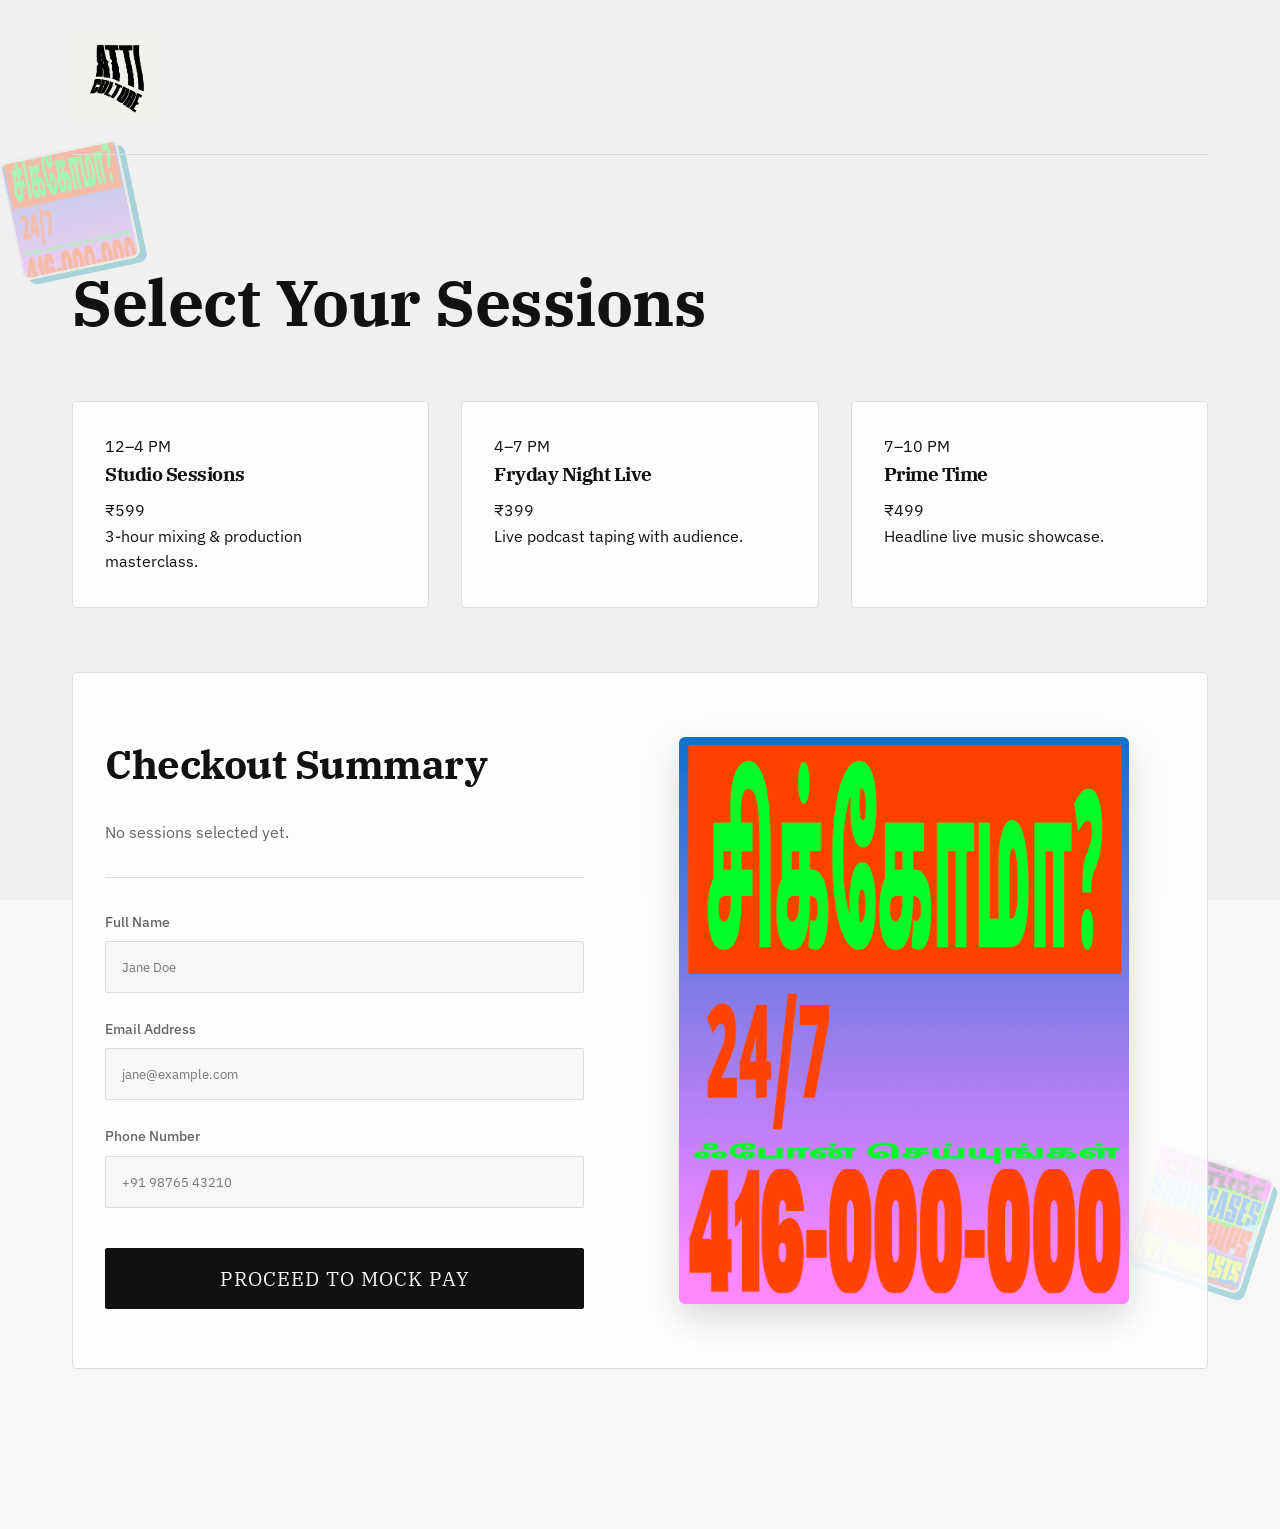
==== tickets.html @ b4819c25 "Initial commit: Complete Multti Culture site" ====
<!DOCTYPE html>
<html lang="en">
<head>
  <meta charset="UTF-8">
  <meta name="viewport" content="width=device-width, initial-scale=1.0">
  <title>Tickets — Multti Culture</title>
  <link rel="stylesheet" href="styles.css">
</head>
<body>
  
  <div class="container">
    <!-- Decorative Stickers -->
    <img src="explore.png" class="sticker" style="top: 150px; left: -30px; transform: rotate(-12deg);">
    <img src="multiposter.png" class="sticker" style="bottom: 250px; right: -20px; transform: rotate(18deg);">
    
    <header>
      <a href="index.html" class="logo"><img src="atti.jpg" alt="Atti Culture Logo" class="header-logo-img"></a>
    </header>

    <section>
      <h1 style="font-size: 4rem; margin-bottom: 3rem;">Select Your Sessions</h1>
      
      <div class="grid">
        <div class="card ticket-option" onclick="toggleSelection(this, 'Studio Sessions', 599)">
          <div class="time">12–4 PM</div>
          <h3>Studio Sessions</h3>
          <div class="price">₹599</div>
          <p style="margin-bottom: 0;">3-hour mixing & production masterclass.</p>
        </div>

        <div class="card ticket-option" onclick="toggleSelection(this, 'Fryday Night Live', 399)">
          <div class="time">4–7 PM</div>
          <h3>Fryday Night Live</h3>
          <div class="price">₹399</div>
          <p style="margin-bottom: 0;">Live podcast taping with audience.</p>
        </div>

        <div class="card ticket-option" onclick="toggleSelection(this, 'Prime Time', 499)">
          <div class="time">7–10 PM</div>
          <h3>Prime Time</h3>
          <div class="price">₹499</div>
          <p style="margin-bottom: 0;">Headline live music showcase.</p>
        </div>
      </div>

      <div class="content-block with-poster" style="margin: 4rem 0;">
        <div class="content-text" style="max-width: 600px; width: 100%;">
          <h2 style="font-size: 2.5rem; margin-bottom: 1.5rem;">Checkout Summary</h2>
          <div id="summary" style="margin-bottom: 2rem; padding-bottom: 2rem; border-bottom: 1px solid var(--border-color); color: var(--text-muted);">
            No sessions selected yet.
          </div>
          
          <form id="payment-form" onsubmit="processMockPayment(event)">
            <div class="form-group">
              <label>Full Name</label>
              <input type="text" required placeholder="Jane Doe">
            </div>
            <div class="form-group">
              <label>Email Address</label>
              <input type="email" required placeholder="jane@example.com">
            </div>
            <div class="form-group">
              <label>Phone Number</label>
              <input type="tel" required placeholder="+91 98765 43210">
            </div>
            
            <button type="submit" class="btn" style="width: 100%; margin-top: 1rem;">Proceed to Mock Pay</button>
          </form>
        </div>

        <div class="content-image" style="flex: 1; display: flex; justify-content: center; align-items: center; padding: 2rem;">
          <img src="explore.png" alt="Explore Culture" style="width: 100%; max-width: 450px; border-radius: 6px; box-shadow: 0 15px 35px rgba(0,0,0,0.15); filter: contrast(1.1); transition: transform 0.4s cubic-bezier(0.175, 0.885, 0.32, 1.275);" onmouseover="this.style.transform='scale(1.05) rotate(2deg)'" onmouseout="this.style.transform='scale(1) rotate(0deg)'">
        </div>
      </div>
    </section>
  </div>

  <script>
    let total = 0;
    let selectedSessions = [];

    function toggleSelection(element, name, price) {
      const index = selectedSessions.findIndex(s => s.name === name);
      
      if(index > -1) {
        selectedSessions.splice(index, 1);
        total -= price;
        element.classList.remove('selected');
      } else {
        selectedSessions.push({name, price});
        total += price;
        element.classList.add('selected');
      }
      
      updateSummary();
    }

    function updateSummary() {
      const summaryEl = document.getElementById('summary');
      if(selectedSessions.length === 0) {
        summaryEl.innerHTML = 'No sessions selected yet.';
        return;
      }
      
      let html = '<ul style="list-style: none; padding: 0;">';
      selectedSessions.forEach(s => {
        html += `<li style="display: flex; justify-content: space-between; margin-bottom: 0.5rem; font-size: 1.1rem; color: var(--text-main);"><span>${s.name}</span> <span>₹${s.price}</span></li>`;
      });
      html += `</ul><div style="margin-top: 1.5rem; font-family: var(--font-header); font-size: 2rem; display: flex; justify-content: space-between; color: var(--text-main);"><span>Total</span> <span>₹${total}</span></div>`;
      
      summaryEl.innerHTML = html;
    }

    function processMockPayment(e) {
      e.preventDefault();
      if(selectedSessions.length === 0) {
        alert("Please select at least one session to proceed.");
        return;
      }
      alert("Mock Payment Successful! This confirms the functionality without actual Razorpay integration. Thank you for your 'purchase'!");
    }
  </script>
</body>
</html>
---- styles.css ----
@import url('https://fonts.googleapis.com/css2?family=IBM+Plex+Sans:wght@400;500;600;700;800&family=IBM+Plex+Serif:wght@400;500;600;700&display=swap');

:root {
  --bg-color: #f7f7f7;
  --bg-card: rgba(255, 255, 255, 0.85);
  --text-main: #111111;
  --text-muted: #666666;
  --border-color: #dddddd;
  --border-hover: #aaaaaa;
  
  --accent-primary: #e63e00;
  --accent-secondary: #008fa3;
  /* Use the uploaded background image (placed at project root as `bg.png`) */
  --bg-texture: 'bg.png';
  
  --font-header: 'IBM Plex Serif', serif;
  --font-body: 'IBM Plex Sans', sans-serif;
}

* {
  margin: 0;
  padding: 0;
  box-sizing: border-box;
}

body {
  background-color: var(--bg-color);
  color: var(--text-main);
  font-family: var(--font-body);
  font-weight: 400;
  line-height: 1.6;
  -webkit-font-smoothing: antialiased;
    /* textured site-wide background with a light color blend for readability
      Uses the `bg.png` file you added at the project root */
    background-image: linear-gradient(rgba(247,247,247,0.85), rgba(247,247,247,0.85)), url('bg.png');
    background-size: cover;
    background-position: center center;
    background-attachment: fixed;
    background-repeat: no-repeat;
    /* multiply blending so dark details of texture show subtly behind content */
    background-blend-mode: multiply;
}

a {
  color: inherit;
  text-decoration: none;
  transition: color 0.2s ease;
}

a:hover {
  color: var(--text-muted);
}

@keyframes text-glitch {
  0%, 100% { text-shadow: none; }
  33% { text-shadow: 2px 2px 0px rgba(230, 62, 0, 0.3); }
  66% { text-shadow: -2px -2px 0px rgba(0, 143, 163, 0.3); }
}

h1, h2, h3, h4, h5, h6 {
  font-family: var(--font-header);
  font-weight: 700;
  letter-spacing: -0.5px;
  text-transform: none;
  margin-bottom: 0.5rem;
  animation: text-glitch 4s infinite ease-in-out;
}

/* Layout Utilities */
.container {
  max-width: 1200px;
  margin: 0 auto;
  padding: 0 2rem;
  position: relative;
}

section {
  padding: 6rem 0;
}

/* Crisp Card Style */
.card {
  background: var(--bg-card);
  border: 1px solid var(--border-color);
  border-radius: 4px;
  padding: 2rem;
  transition: all 0.3s cubic-bezier(0.175, 0.885, 0.32, 1.275);
}

.card:hover {
  border-color: var(--accent-primary);
  transform: translateY(-6px) rotate(1.5deg);
  box-shadow: -4px 4px 0px var(--accent-secondary), 4px -4px 0px rgba(230, 62, 0, 0.5);
}

/* Buttons */
@keyframes funky-wobble {
  0%, 100% { transform: rotate(0deg) scale(1); }
  25% { transform: rotate(-2deg) scale(1.02); }
  75% { transform: rotate(2deg) scale(1.02); }
}

.btn {
  display: inline-block;
  padding: 1rem 2rem;
  font-family: var(--font-header);
  font-size: 1.25rem;
  color: var(--bg-color);
  background: var(--text-main);
  border: 1px solid var(--text-main);
  border-radius: 2px;
  cursor: pointer;
  text-transform: uppercase;
  letter-spacing: 1px;
  transition: all 0.3s cubic-bezier(0.175, 0.885, 0.32, 1.275);
  animation: funky-wobble 4s infinite ease-in-out;
}

.btn:hover {
  background: transparent;
  color: var(--text-main);
}

.btn-outline {
  background: transparent;
  color: var(--text-main);
}

.btn-outline:hover {
  background: var(--text-main);
  color: var(--bg-color);
}

/* Header / Nav */
header {
  padding: 2rem 0;
  display: flex;
  justify-content: space-between;
  align-items: center;
  border-bottom: 1px solid var(--border-color);
}

.logo {
  display: inline-block;
  transition: transform 0.3s cubic-bezier(0.175, 0.885, 0.32, 1.275);
}

.logo:hover {
  transform: scale(1.05) rotate(-2deg);
}

.header-logo-img {
  height: 90px;
  width: auto;
  display: block;
  mix-blend-mode: multiply;
  filter: contrast(1.1) sepia(0.2) hue-rotate(-5deg);
  border-radius: 4px;
}

/* Hero Section */
.hero {
  min-height: 70vh;
  display: flex;
  flex-direction: column;
  justify-content: center;
  align-items: center;
  text-align: center;
}

.hero .label {
  color: var(--accent-secondary);
  font-family: var(--font-body);
  font-weight: 600;
  font-size: 0.85rem;
  text-transform: uppercase;
  letter-spacing: 2px;
  margin-bottom: 1rem;
}

@keyframes float {
  0% { transform: translateY(0px); }
  50% { transform: translateY(-12px); }
  100% { transform: translateY(0px); }
}

.hero-logo {
  max-width: 100%;
  width: 600px;
  height: auto;
  margin-bottom: 1.5rem;
  animation: float 4s ease-in-out infinite;
  filter: drop-shadow(0 10px 15px rgba(0, 0, 0, 0.1));
}

.hero p {
  font-size: 1.25rem;
  color: var(--text-muted);
  max-width: 600px;
  margin-bottom: 2.5rem;
}

/* Grid Layouts */
.grid {
  display: grid;
  grid-template-columns: repeat(auto-fit, minmax(320px, 1fr));
  gap: 2rem;
}

/* Session Cards */
.session-card {
  display: flex;
  flex-direction: column;
  height: 100%;
}

.session-card .time {
  font-size: 0.85rem;
  font-weight: 600;
  color: var(--accent-secondary);
  margin-bottom: 1rem;
  text-transform: uppercase;
  letter-spacing: 1px;
}

.session-card h3 {
  font-size: 2.5rem;
  line-height: 1;
}

.session-card .price {
  font-size: 1.2rem;
  font-weight: 500;
  margin-bottom: 1.5rem;
  color: var(--text-muted);
}

.session-card p {
  color: var(--text-muted);
  margin-bottom: 2rem;
  flex-grow: 1;
}

.link-text {
  color: var(--text-main);
  font-weight: 600;
  font-size: 0.95rem;
  text-transform: uppercase;
  letter-spacing: 1px;
  display: flex;
  align-items: center;
  gap: 0.5rem;
}

.link-text::after {
  content: '→';
  transition: transform 0.2s ease;
}

.session-card:hover .link-text::after {
  transform: translateX(4px);
}

/* Forms */
.form-group {
  margin-bottom: 1.5rem;
}

.form-group label {
  display: block;
  margin-bottom: 0.5rem;
  font-size: 0.9rem;
  font-weight: 500;
  color: var(--text-muted);
}

.form-group input {
  width: 100%;
  padding: 1rem;
  background: var(--bg-color);
  border: 1px solid var(--border-color);
  border-radius: 2px;
  color: var(--text-main);
  font-family: var(--font-body);
}

.form-group input:focus {
  outline: none;
  border-color: var(--text-main);
}

.ticket-option {
  cursor: pointer;
}

.ticket-option.selected {
  border-color: var(--accent-primary);
  background: rgba(255, 69, 0, 0.05);
}

/* General Layout Blocks */
.content-block {
  background: var(--bg-card);
  border: 1px solid var(--border-color);
  padding: 2rem;
  border-radius: 4px;
}

.content-block.with-poster {
  display: flex;
  flex-direction: column;
  gap: 2rem;
}

@media (min-width: 768px) {
  .content-block.with-poster {
    flex-direction: row;
    align-items: center;
    gap: 3rem;
  }
}

.content-text {
  flex: 1;
}

.content-image {
  flex-shrink: 0;
  display: flex;
  justify-content: center;
  align-items: center;
}

.poster-img {
  width: 100%;
  max-width: 380px;
  border-radius: 4px;
  box-shadow: 0 10px 30px rgba(0,0,0,0.15);
  transform: rotate(1.5deg);
  transition: transform 0.3s ease, box-shadow 0.3s ease;
}

.poster-img:hover {
  transform: rotate(0deg) scale(1.02);
  box-shadow: 0 15px 40px rgba(0,0,0,0.2);
}

.poster2-img {
  width: 100%;
  max-width: 600px;
  border-radius: 6px;
  box-shadow: 0 15px 35px rgba(0,0,0,0.15);
  transform: rotate(-2deg);
  transition: transform 0.4s cubic-bezier(0.175, 0.885, 0.32, 1.275), box-shadow 0.4s ease;
  z-index: 10;
}

.poster2-img:hover {
  transform: rotate(1deg) scale(1.04);
  box-shadow: 0 25px 50px rgba(0,0,0,0.25);
}

/* Footer */
footer {
  padding: 4rem 0;
  border-top: 1px solid var(--border-color);
  color: var(--text-muted);
  font-size: 0.9rem;
  text-align: center;
}

footer h2 {
  font-size: 2rem;
  color: var(--text-main);
  margin: 1.5rem 0;
}

/* Decorative Stickers */
.sticker {
  position: absolute;
  width: 120px;
  height: 120px;
  object-fit: cover;
  border: 2px solid var(--border-color);
  box-shadow: 6px 6px 0 var(--accent-secondary);
  border-radius: 8px;
  z-index: -1;
  opacity: 0.3;
  transition: all 0.3s cubic-bezier(0.175, 0.885, 0.32, 1.275);
  pointer-events: auto;
}

.sticker:hover {
  transform: scale(1.15) rotate(0deg) !important;
  opacity: 1;
  box-shadow: 10px 10px 0 var(--accent-primary);
  z-index: 50;
  border-color: var(--accent-primary);
}
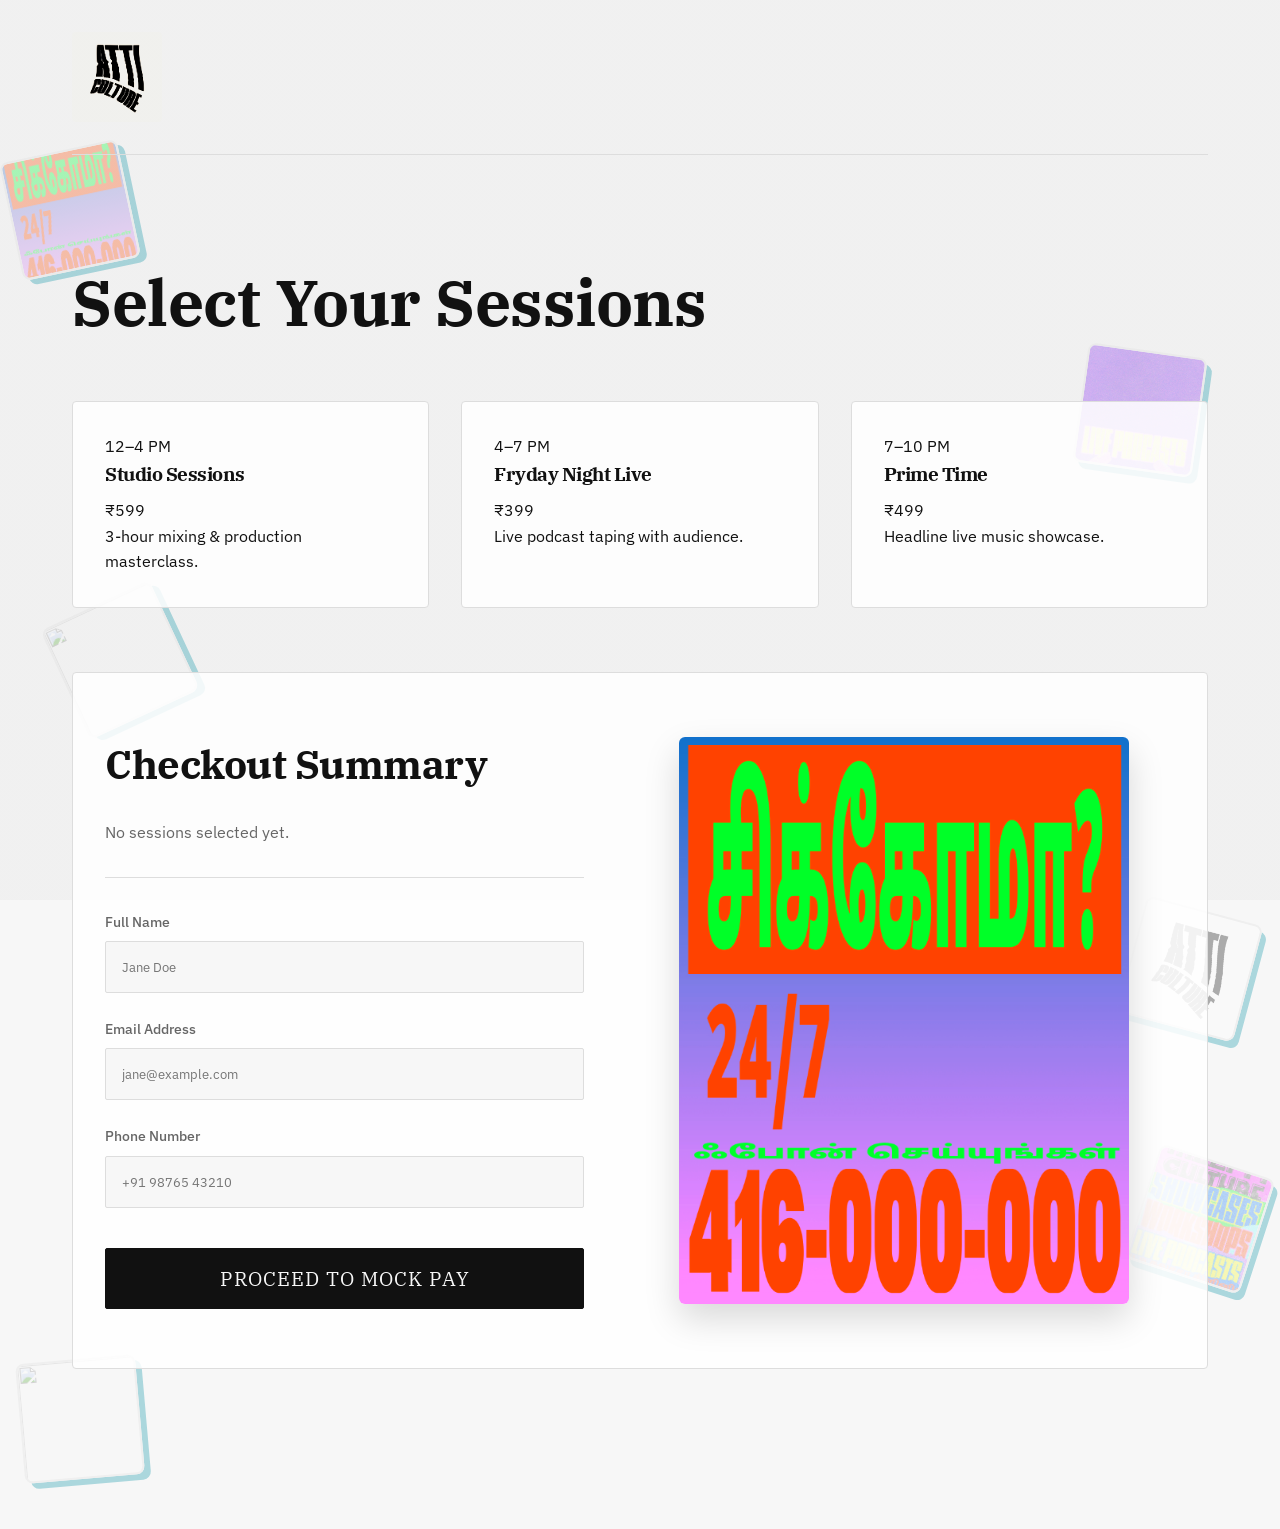
==== commit e53c765b: "Increase frequency of decorative stickers across all pages" ====
--- a/tickets.html
+++ b/tickets.html
@@ -11,7 +11,11 @@
   <div class="container">
     <!-- Decorative Stickers -->
     <img src="explore.png" class="sticker" style="top: 150px; left: -30px; transform: rotate(-12deg);">
+    <img src="podcast.png" class="sticker" style="top: 350px; right: 40px; transform: rotate(8deg);">
+    <img src="kelithee.png" class="sticker" style="top: 600px; left: 20px; transform: rotate(-25deg);">
+    <img src="atti.jpg" class="sticker" style="bottom: 500px; right: -10px; transform: rotate(15deg);">
     <img src="multiposter.png" class="sticker" style="bottom: 250px; right: -20px; transform: rotate(18deg);">
+    <img src="workshops.png" class="sticker" style="bottom: 50px; left: -20px; transform: rotate(-5deg);">
     
     <header>
       <a href="index.html" class="logo"><img src="atti.jpg" alt="Atti Culture Logo" class="header-logo-img"></a>
--- a/styles.css
+++ b/styles.css
@@ -397,3 +397,71 @@
   z-index: 50;
   border-color: var(--accent-primary);
 }
+
+/* Mobile Responsiveness */
+@media (max-width: 768px) {
+  body, .container {
+    overflow-x: hidden;
+  }
+  
+  .container {
+    padding: 0 1rem;
+  }
+  
+  section {
+    padding: 3rem 0;
+  }
+  
+  .header-logo-img {
+    height: 60px;
+  }
+  
+  .hero-logo {
+    width: 90%;
+  }
+  
+  /* Override inline heading sizes for mobile */
+  h2[style] {
+    font-size: 2.2rem !important;
+  }
+  h3[style] {
+    font-size: 1.8rem !important;
+  }
+  
+  /* Fix hardcoded inline flex layouts (Host blocks) */
+  div[style*="display: flex"][style*="gap: 2rem"] {
+    flex-direction: column !important;
+    text-align: center !important;
+    gap: 1.5rem !important;
+  }
+  
+  /* Fix DR OFRO Banner */
+  div[style*="padding: 4rem 3rem"] {
+    padding: 2rem 1.5rem !important;
+    background-position: center !important;
+  }
+  div[style*="font-size: 5rem"] {
+    font-size: 2.8rem !important;
+    bottom: -20px !important;
+    right: 10px !important;
+  }
+  
+  /* Scale down stickers */
+  .sticker {
+    width: 60px !important;
+    height: 60px !important;
+    box-shadow: 3px 3px 0 var(--accent-secondary) !important;
+  }
+  
+  .sticker:hover {
+    box-shadow: 5px 5px 0 var(--accent-primary) !important;
+  }
+  
+  /* Adjust grids for smaller phones */
+  .grid {
+    grid-template-columns: 1fr;
+  }
+  div[style*="grid-template-columns: 1fr 1fr"] {
+    grid-template-columns: 1fr !important;
+  }
+}
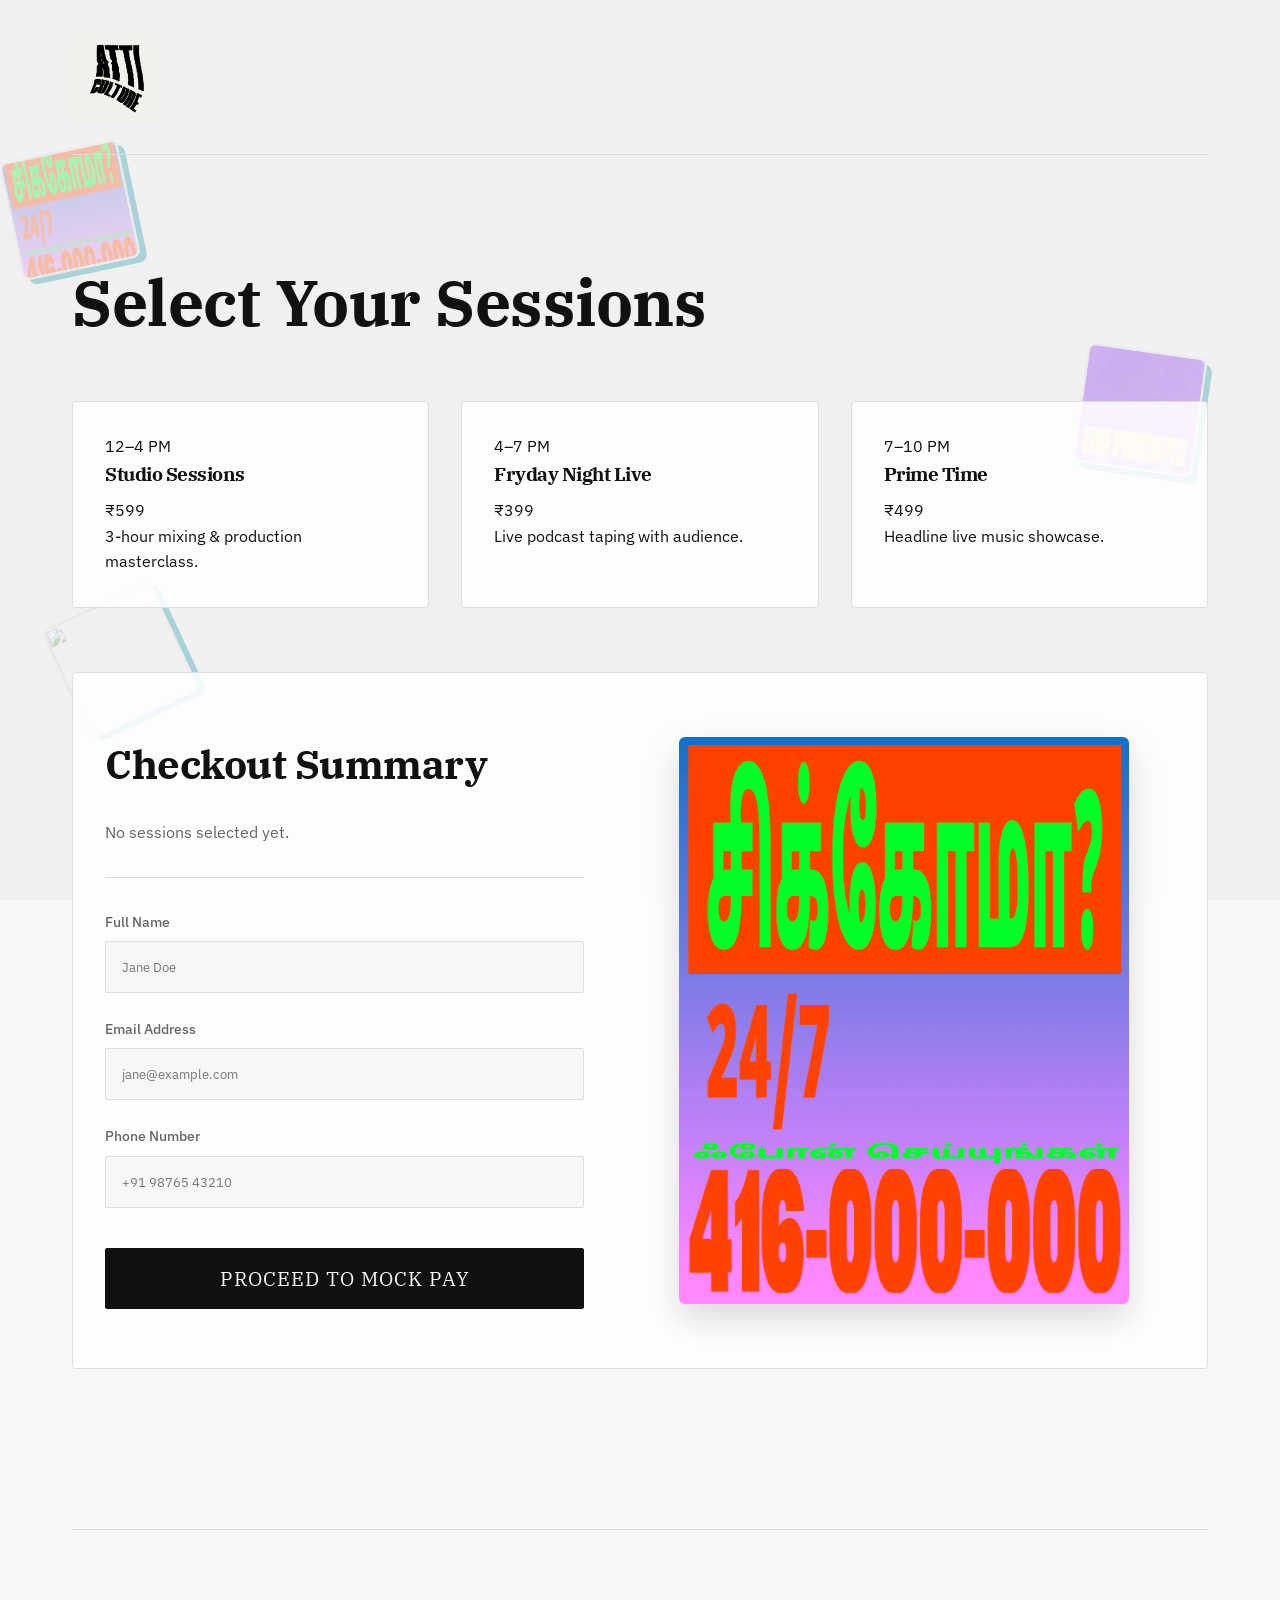
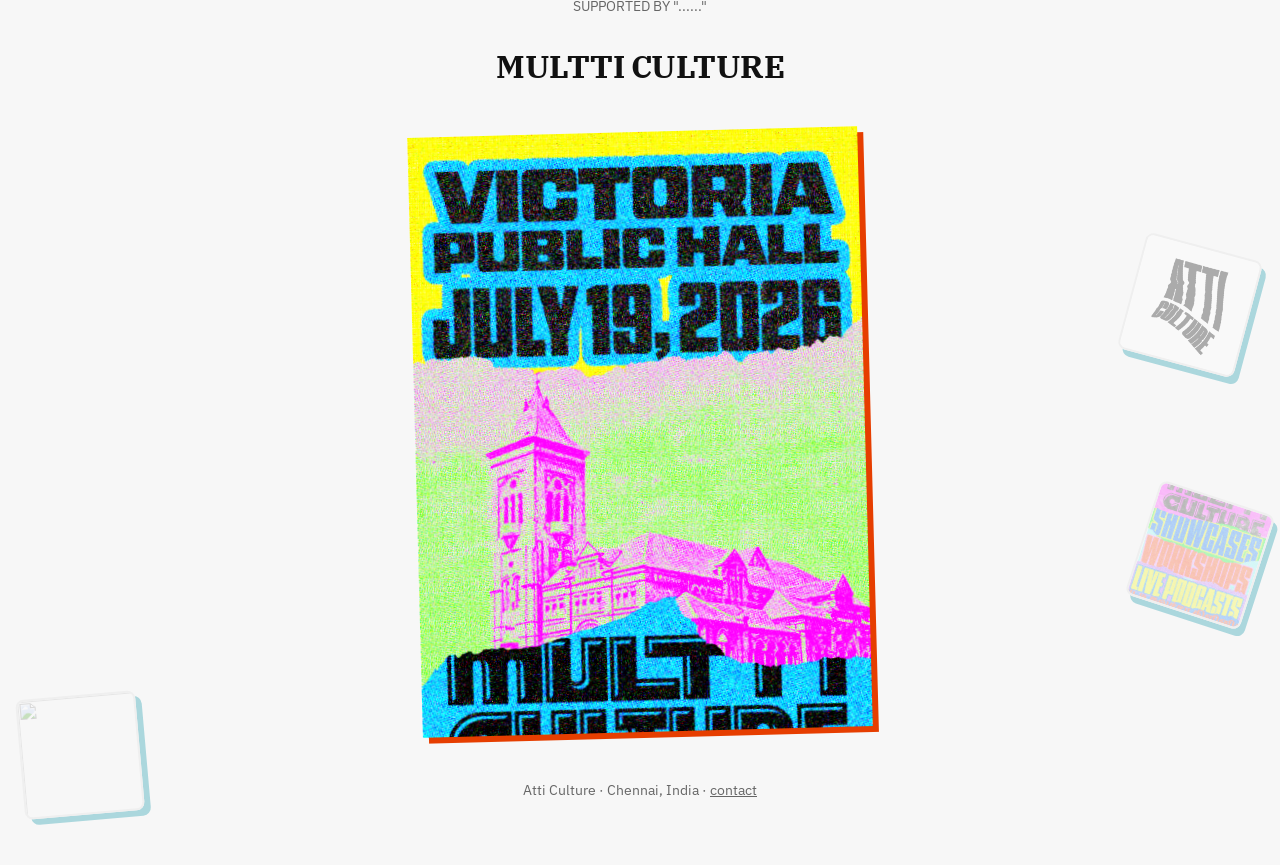
==== commit 5d03433d: "Standardize footer with clickable venue.png poster across all pages" ====
--- a/tickets.html
+++ b/tickets.html
@@ -18,7 +18,7 @@
     <img src="workshops.png" class="sticker" style="bottom: 50px; left: -20px; transform: rotate(-5deg);">
     
     <header>
-      <a href="index.html" class="logo"><img src="atti.jpg" alt="Atti Culture Logo" class="header-logo-img"></a>
+      <a href="https://www.youtube.com/@AttiCulture" target="_blank" rel="noopener noreferrer" class="logo"><img src="atti.jpg" alt="Atti Culture Logo" class="header-logo-img"></a>
     </header>
 
     <section>
@@ -77,6 +77,15 @@
         </div>
       </div>
     </section>
+
+    <footer>
+      <p>SUPPORTED BY "......"</p>
+      <h2>MULTTI CULTURE</h2>
+      <a href="https://maps.app.goo.gl/ZxgMR3MNEGGQnphd8?g_st=aw" target="_blank" rel="noopener noreferrer" style="display: block; margin: 2.5rem auto;">
+        <img src="venue.png" alt="Victoria Public Hall, Chennai · Sunday, 19 July 2026" style="max-width: 450px; width: 90%; filter: contrast(1.15) drop-shadow(6px 6px 0 var(--accent-primary)); transform: rotate(-1.5deg); transition: transform 0.3s ease, filter 0.3s ease;" onmouseover="this.style.transform='scale(1.05) rotate(0deg)'; this.style.filter='contrast(1.2) drop-shadow(8px 8px 0 var(--accent-secondary))'" onmouseout="this.style.transform='scale(1) rotate(-1.5deg)'; this.style.filter='contrast(1.15) drop-shadow(6px 6px 0 var(--accent-primary))'">
+      </a>
+      <p>Atti Culture · Chennai, India · <a href="mailto:rohith.abraham@gmail.com" style="text-decoration: underline;">contact</a></p>
+    </footer>
   </div>
 
   <script>
--- a/styles.css
+++ b/styles.css
@@ -376,6 +376,22 @@
 }
 
 /* Decorative Stickers */
+@keyframes float-1 {
+  0% { margin-top: 0px; margin-left: 0px; }
+  50% { margin-top: -50px; margin-left: 40px; }
+  100% { margin-top: 30px; margin-left: -20px; }
+}
+@keyframes float-2 {
+  0% { margin-top: 0px; margin-left: 0px; }
+  50% { margin-top: 40px; margin-left: -50px; }
+  100% { margin-top: -30px; margin-left: 30px; }
+}
+@keyframes float-3 {
+  0% { margin-top: 0px; margin-left: 0px; }
+  50% { margin-top: 60px; margin-left: 60px; }
+  100% { margin-top: -40px; margin-left: -20px; }
+}
+
 .sticker {
   position: absolute;
   width: 120px;
@@ -388,6 +404,17 @@
   opacity: 0.3;
   transition: all 0.3s cubic-bezier(0.175, 0.885, 0.32, 1.275);
   pointer-events: auto;
+  animation: float-1 20s infinite ease-in-out alternate;
+}
+
+.sticker:nth-child(even) {
+  animation-name: float-2;
+  animation-duration: 25s;
+}
+
+.sticker:nth-child(3n) {
+  animation-name: float-3;
+  animation-duration: 18s;
 }
 
 .sticker:hover {
@@ -396,6 +423,38 @@
   box-shadow: 10px 10px 0 var(--accent-primary);
   z-index: 50;
   border-color: var(--accent-primary);
+  animation-play-state: paused;
+}
+
+/* Teaser Video Wrapper */
+.video-wrapper {
+  max-width: 900px;
+  width: fit-content;
+  margin: 0 auto;
+  border-radius: 8px;
+  border: 2px solid var(--border-color);
+  box-shadow: 0 0 50px rgba(230, 62, 0, 0.3), 0 20px 40px rgba(0, 143, 163, 0.3), 10px 10px 0 var(--accent-secondary);
+  overflow: hidden;
+  transform: rotate(-1.5deg) scale(0.98);
+  transition: transform 0.5s cubic-bezier(0.175, 0.885, 0.32, 1.275), box-shadow 0.5s ease;
+  position: relative;
+  z-index: 10;
+}
+
+.video-wrapper:hover {
+  transform: rotate(0deg) scale(1.02);
+  box-shadow: 0 0 70px rgba(230, 62, 0, 0.5), 0 30px 50px rgba(0, 143, 163, 0.5), 15px 15px 0 var(--accent-primary);
+  border-color: var(--accent-primary);
+}
+
+.teaser-video {
+  max-width: 100%;
+  max-height: 60vh;
+  width: auto;
+  height: auto;
+  display: block;
+  filter: contrast(1.05) saturate(1.1);
+  background: #000;
 }
 
 /* Mobile Responsiveness */
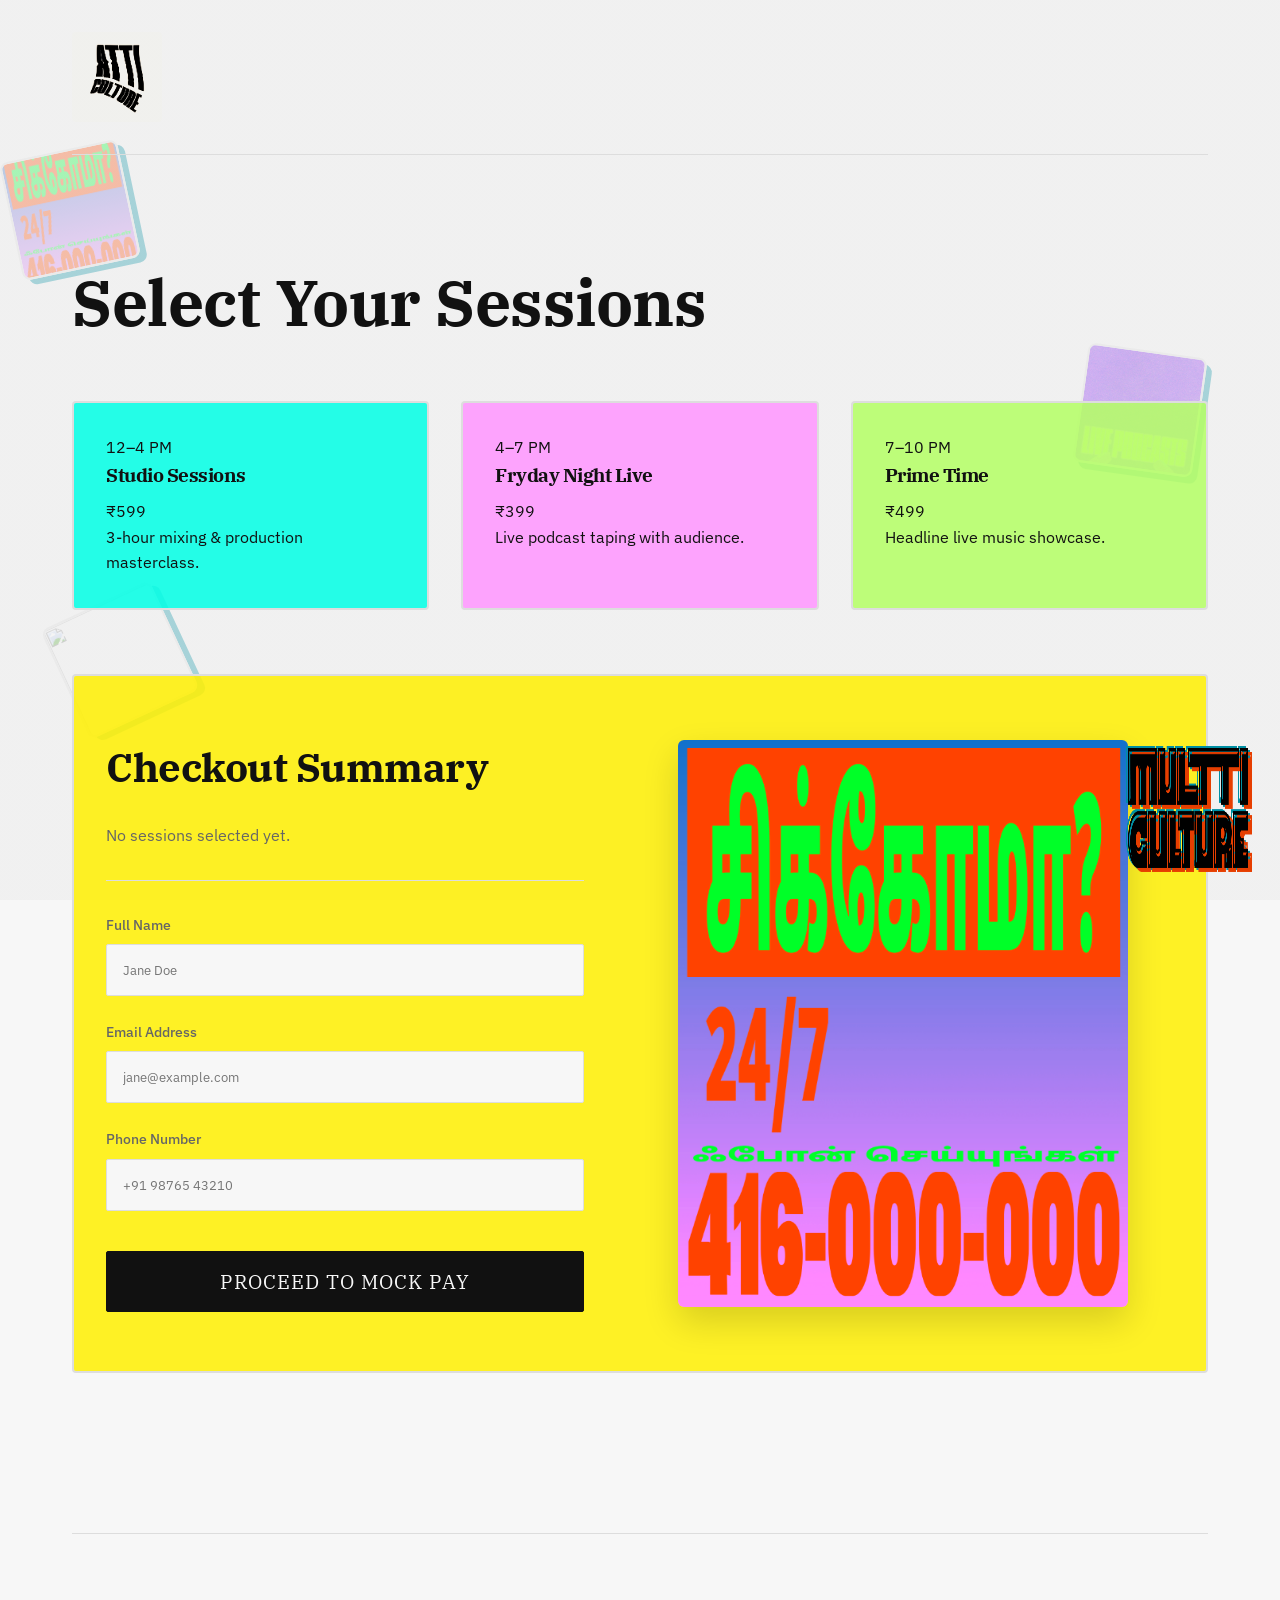
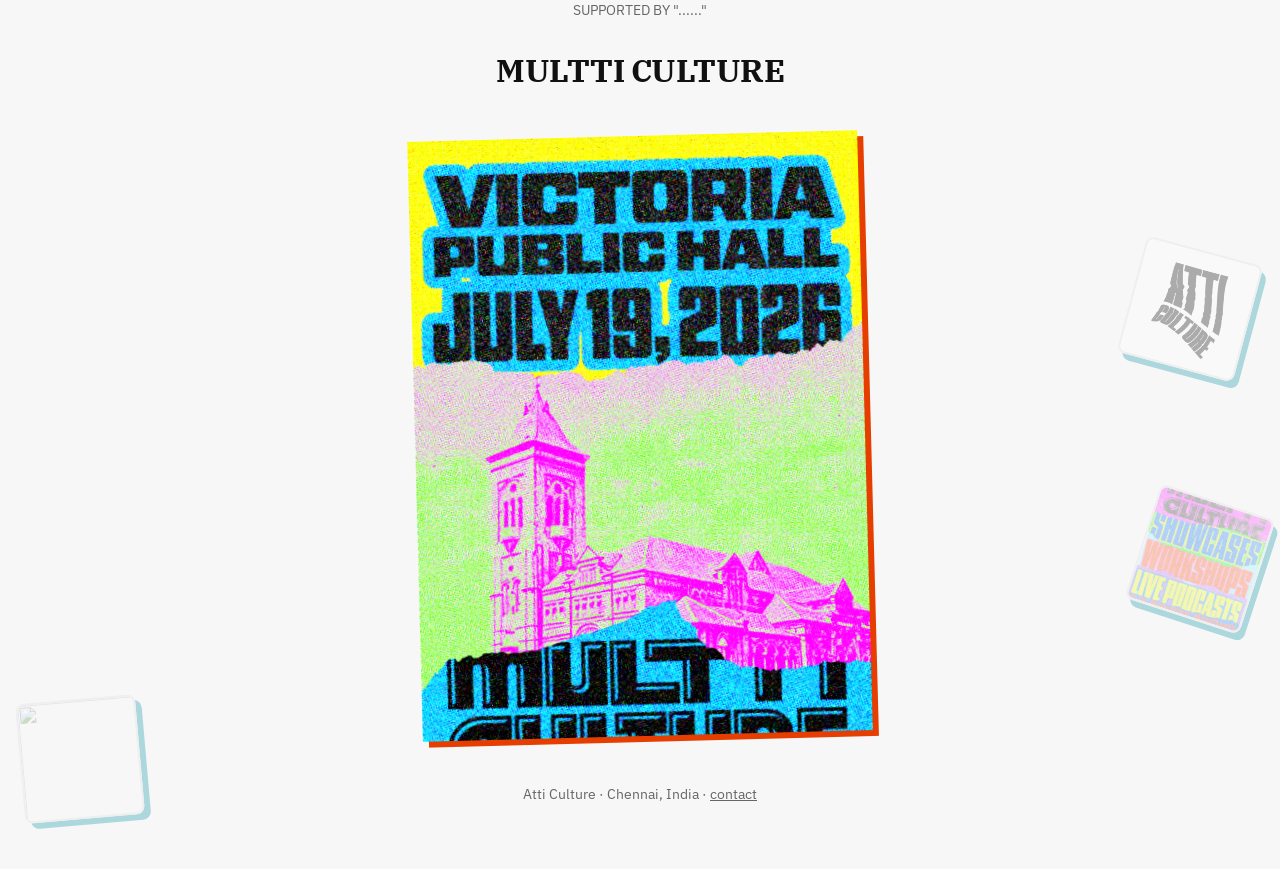
==== commit a6392ad2: "Add spinning sticky logo badge to bottom corner across site" ====
--- a/tickets.html
+++ b/tickets.html
@@ -133,5 +133,7 @@
       alert("Mock Payment Successful! This confirms the functionality without actual Razorpay integration. Thank you for your 'purchase'!");
     }
   </script>
+
+  <img src="logo.png" class="sticky-logo" alt="Multti Culture Logo">
 </body>
 </html>
--- a/styles.css
+++ b/styles.css
@@ -78,14 +78,17 @@
   padding: 6rem 0;
 }
 
-/* Crisp Card Style */
+/* Funky Card Style */
 .card {
-  background: var(--bg-card);
-  border: 1px solid var(--border-color);
+  border: 2px solid var(--border-color);
   border-radius: 4px;
   padding: 2rem;
   transition: all 0.3s cubic-bezier(0.175, 0.885, 0.32, 1.275);
 }
+
+.card:nth-child(3n+1) { background: rgba(0, 255, 230, 0.85); }
+.card:nth-child(3n+2) { background: rgba(255, 150, 255, 0.85); }
+.card:nth-child(3n+3) { background: rgba(180, 255, 100, 0.85); }
 
 .card:hover {
   border-color: var(--accent-primary);
@@ -295,13 +298,15 @@
 
 .ticket-option.selected {
   border-color: var(--accent-primary);
-  background: rgba(255, 69, 0, 0.05);
+  border-width: 4px;
+  transform: scale(1.02);
+  box-shadow: 8px 8px 0 var(--accent-primary);
 }
 
 /* General Layout Blocks */
 .content-block {
-  background: var(--bg-card);
-  border: 1px solid var(--border-color);
+  background: rgba(255, 240, 0, 0.85);
+  border: 2px solid var(--border-color);
   padding: 2rem;
   border-radius: 4px;
 }
@@ -457,6 +462,23 @@
   background: #000;
 }
 
+/* Sticky Spinning Logo */
+@keyframes spin {
+  100% { transform: rotate(360deg); }
+}
+
+.sticky-logo {
+  position: fixed;
+  bottom: 2rem;
+  right: 2rem;
+  width: 120px;
+  height: 120px;
+  z-index: 999;
+  pointer-events: none;
+  animation: spin 12s linear infinite;
+  filter: drop-shadow(4px 4px 0 var(--accent-primary)) drop-shadow(-2px -2px 0 var(--accent-secondary));
+}
+
 /* Mobile Responsiveness */
 @media (max-width: 768px) {
   body, .container {
@@ -523,4 +545,11 @@
   div[style*="grid-template-columns: 1fr 1fr"] {
     grid-template-columns: 1fr !important;
   }
-}
+  
+  .sticky-logo {
+    width: 70px;
+    height: 70px;
+    bottom: 1rem;
+    right: 1rem;
+  }
+}
